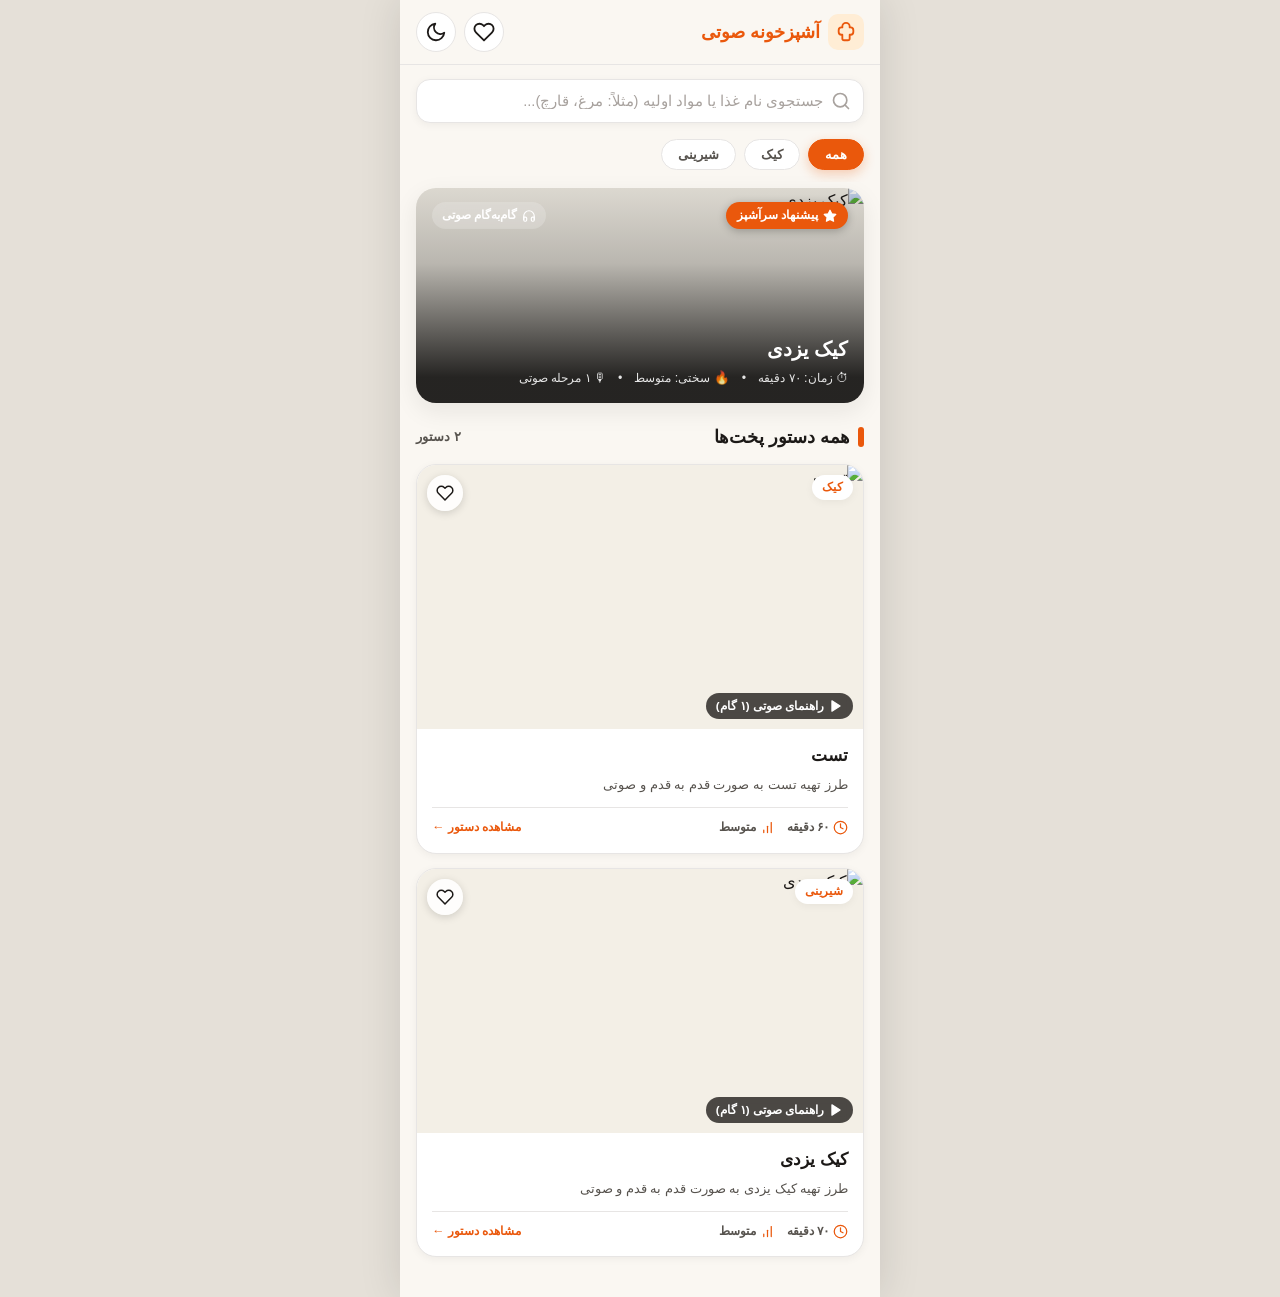
==== index.html @ b057340c "Build and deploy static recipe site" ====
<!DOCTYPE html>
<html lang="fa" dir="rtl">
<head>
    <meta charset="UTF-8">
    <meta name="viewport" content="width=device-width, initial-scale=1.0, maximum-scale=1.0, user-scalable=no">
    <title>آشپزخونه | دستیار هوشمند آشپزی</title>
    <link rel="icon" href="data:image/svg+xml,<svg xmlns=%22http://www.w3.org/2000/svg%22 viewBox=%220 0 100 100%22><text y=%22.9em%22 font-size=%2290%22>🍲</text></svg>">
    <link rel="stylesheet" href="https://cdn.jsdelivr.net/gh/rastikerdar/vazirmatn@v33.003/Vazirmatn-font-face.css">
    <link rel="stylesheet" href="./style.css">
</head>
<body>

    <div class="app-container">

        <!-- VIEW 1: HOME VIEW -->
        <div id="homeView" class="view-page home-view-wrapper">
            <header class="top-navbar">
                <div class="brand-title">
                    <div class="brand-logo-box">
                        <svg viewBox="0 0 24 24">
                            <path d="M12 2a4 4 0 0 1 4 4v1h1a3 3 0 0 1 3 3v2a3 3 0 0 1-3 3h-1v4a2 2 0 0 1-2 2H10a2 2 0 0 1-2-2v-4H7a3 3 0 0 1-3-3v-2a3 3 0 0 1 3-3h1V6a4 4 0 0 1 4-4z"/>
                        </svg>
                    </div>
                    <span>آشپزخونه صوتی</span>
                </div>

                <div class="nav-actions">
                    <button type="button" id="bookmarksFilterBtn" class="icon-btn" aria-label="علاقه‌مندی‌ها">
                        <svg viewBox="0 0 24 24">
                            <path d="M20.84 4.61a5.5 5.5 0 0 0-7.78 0L12 5.67l-1.06-1.06a5.5 5.5 0 0 0-7.78 7.78l1.06 1.06L12 21.23l7.78-7.78 1.06-1.06a5.5 5.5 0 0 0 0-7.78z"/>
                        </svg>
                        <span id="bookmarkCountBadge" class="bookmark-count-badge hidden">۰</span>
                    </button>

                    <button type="button" id="homeThemeToggleBtn" class="icon-btn" aria-label="تغییر تم">
                        <svg class="theme-icon-svg" viewBox="0 0 24 24">
                            <path d="M21 12.79A9 9 0 1 1 11.21 3 7 7 0 0 0 21 12.79z"/>
                        </svg>
                    </button>
                </div>
            </header>

            <div class="search-section">
                <div class="search-box">
                    <svg class="search-icon" viewBox="0 0 24 24">
                        <circle cx="11" cy="11" r="8"/>
                        <line x1="21" y1="21" x2="16.65" y2="16.65"/>
                    </svg>
                    <input type="text" id="searchInput" class="search-input" placeholder="جستجوی نام غذا یا مواد اولیه (مثلاً: مرغ، قارچ)...">
                    <button type="button" id="clearSearchBtn" class="clear-search-btn hidden" aria-label="پاک کردن جستجو">
                        <svg viewBox="0 0 24 24" style="width:15px;height:15px;">
                            <line x1="18" y1="6" x2="6" y2="18"/>
                            <line x1="6" y1="6" x2="18" y2="18"/>
                        </svg>
                    </button>
                </div>
            </div>

            <div id="categoryPillsContainer" class="categories-scroll"></div>

            <section id="featuredSection" class="featured-section">
                <div id="featuredCardContainer"></div>
            </section>

            <section class="recipes-list-section">
                <div class="list-header-row">
                    <h2 id="listSectionTitle" class="section-title">همه دستور پخت‌ها</h2>
                    <span id="recipesCountLabel" class="list-count-text">۰ دستور</span>
                </div>

                <div id="recipesGrid" class="recipe-cards-grid"></div>
            </section>
        </div>

        <!-- VIEW 2: RECIPE DETAIL VIEW -->
        <div id="detailView" class="view-page detail-view-wrapper hidden">
            <header class="top-navbar">
                <button type="button" id="backToHomeBtn" class="back-nav-btn">
                    <svg viewBox="0 0 24 24" style="width:18px;height:18px;">
                        <polyline points="9 18 15 12 9 6"/>
                    </svg>
                    <span>صفحه اصلی</span>
                </button>

                <div class="nav-actions">
                    <button type="button" id="wakeLockBtn" class="wake-lock-btn">
                        <span class="wake-dot"></span>
                        <span id="wakeLockText">روشن ماندن صفحه</span>
                    </button>

                    <button type="button" id="detailThemeToggleBtn" class="icon-btn" aria-label="تغییر تم">
                        <svg class="theme-icon-svg" viewBox="0 0 24 24">
                            <path d="M21 12.79A9 9 0 1 1 11.21 3 7 7 0 0 0 21 12.79z"/>
                        </svg>
                    </button>
                </div>
            </header>

            <section class="hero-section">
                <div class="dish-image-wrapper">
                    <img id="dishImage" class="dish-image" src="[data-uri]" alt="تصویر غذا">
                    <span id="difficultyBadge" class="difficulty-badge"></span>
                    <button type="button" id="detailBookmarkBtn" class="detail-bookmark-fab" aria-label="ذخیره دستور">
                        <svg viewBox="0 0 24 24">
                            <path d="M20.84 4.61a5.5 5.5 0 0 0-7.78 0L12 5.67l-1.06-1.06a5.5 5.5 0 0 0-7.78 7.78l1.06 1.06L12 21.23l7.78-7.78 1.06-1.06a5.5 5.5 0 0 0 0-7.78z"/>
                        </svg>
                    </button>
                </div>

                <h1 id="recipeTitle" class="recipe-title"></h1>
                <p id="recipeSubtitle" class="recipe-subtitle"></p>

                <div class="meta-grid">
                    <div class="meta-item">
                        <span class="meta-label">زمان پخت</span>
                        <span id="prepTime" class="meta-value"></span>
                    </div>
                    <div class="meta-item">
                        <span class="meta-label">کالری</span>
                        <span id="cookTime" class="meta-value"></span>
                    </div>
                    <div class="meta-item">
                        <span class="meta-label">تعداد مراحل</span>
                        <span id="totalStepsMeta" class="meta-value"></span>
                    </div>
                </div>
            </section>

            <section class="content-section">
                <div class="section-header">
                    <h2 class="section-title">مواد لازم</h2>
                </div>

                <div class="servings-bar">
                    <span class="servings-label">تعداد نفرات:</span>
                    <div class="servings-controls">
                        <button type="button" id="decreaseServingsBtn" class="qty-btn" aria-label="کاهش نفرات">−</button>
                        <span id="servingsDisplay" class="servings-count">۴ نفر</span>
                        <button type="button" id="increaseServingsBtn" class="qty-btn" aria-label="افزایش نفرات">+</button>
                    </div>
                </div>

                <div id="ingredientsList" class="ingredients-card"></div>
            </section>

            <section class="content-section">
                <div class="section-header">
                    <h2 class="section-title">مراحل پخت قدم به قدم</h2>
                </div>
                <div id="stepsVerticalList" class="steps-list"></div>
            </section>

            <div class="bottom-cta-bar">
                <button type="button" id="openCookModeBtn" class="start-cook-btn">
                    <svg viewBox="0 0 24 24">
                        <polygon points="5 3 19 12 5 21 5 3" fill="currentColor"/>
                    </svg>
                    <span>شروع حالت آشپزی (مرحله به مرحله)</span>
                </button>
            </div>
        </div>

        <!-- FULL-SCREEN COOK MODE OVERLAY -->
        <div id="cookModeOverlay" class="cook-mode-overlay" aria-hidden="true">
            <div class="cook-top-bar">
                <div id="storySegments" class="story-segments"></div>

                <div class="cook-header-controls">
                    <div class="cook-header-right">
                        <button type="button" id="closeCookModeBtn" class="close-cook-btn" aria-label="بستن حالت آشپزی">
                            <svg viewBox="0 0 24 24">
                                <line x1="18" y1="6" x2="6" y2="18"/>
                                <line x1="6" y1="6" x2="18" y2="18"/>
                            </svg>
                        </button>

                        <button type="button" id="openDrawerBtn" class="peek-ingredients-btn">
                            <svg viewBox="0 0 24 24" style="width:16px;height:16px;">
                                <line x1="8" y1="6" x2="21" y2="6"/>
                                <line x1="8" y1="12" x2="21" y2="12"/>
                                <line x1="8" y1="18" x2="21" y2="18"/>
                                <line x1="3" y1="6" x2="3.01" y2="6"/>
                                <line x1="3" y1="12" x2="3.01" y2="12"/>
                                <line x1="3" y1="18" x2="3.01" y2="18"/>
                            </svg>
                            <span>مواد لازم</span>
                        </button>
                    </div>

                    <span id="cookStepCounter" class="cook-step-counter">مرحله ۱</span>
                </div>
            </div>

            <div id="cookCardStage" class="cook-card-stage">
                <div id="cookStepCard" class="cook-step-card">
                    <div>
                        <div class="cook-card-top">
                            <span id="cookCardTitle" class="cook-card-title">مرحله اول</span>
                        </div>
                        <p id="cookInstructionText" class="cook-instruction-text"></p>
                    </div>

                    <div class="swipe-hint-bar">
                        <button type="button" id="cardPrevBtn" class="nav-step-inline-btn">
                            <svg viewBox="0 0 24 24" style="width:16px;height:16px;">
                                <polyline points="15 18 9 12 15 6"/>
                            </svg>
                            <span>مرحله قبل</span>
                        </button>
                        <span>ورق بزنید (سوایپ)</span>
                        <button type="button" id="cardNextBtn" class="nav-step-inline-btn">
                            <span>مرحله بعد</span>
                            <svg viewBox="0 0 24 24" style="width:16px;height:16px;">
                                <polyline points="9 18 15 12 9 6"/>
                            </svg>
                        </button>
                    </div>
                </div>
            </div>

            <div class="cook-audio-player">
                <div class="player-status-row">
                    <span id="playerStatusLabel">آماده پخش صوت مرحله</span>
                    <span id="playerTimeDisplay" class="time-display">۰۰:۰۰ / ۰۰:۰۰</span>
                </div>

                <div class="scrubber-container">
                    <input type="range" id="audioScrubber" class="audio-scrubber" min="0" max="100" value="0">
                </div>

                <div class="player-controls-row">
                    <button type="button" id="playerPrevBtn" class="player-nav-btn">
                        <svg viewBox="0 0 24 24">
                            <polygon points="19 20 9 12 19 4 19 20"/>
                            <line x1="5" y1="19" x2="5" y2="5"/>
                        </svg>
                        <span>قبلی</span>
                    </button>

                    <button type="button" id="playerPlayPauseBtn" class="player-main-play-btn" aria-label="پخش یا توقف">
                        <svg id="playerPlayIcon" viewBox="0 0 24 24">
                            <polygon points="5 3 19 12 5 21 5 3"/>
                        </svg>
                    </button>

                    <button type="button" id="playerNextBtn" class="player-nav-btn">
                        <svg viewBox="0 0 24 24">
                            <polygon points="5 4 15 12 5 20 5 4"/>
                            <line x1="19" y1="5" x2="19" y2="19"/>
                        </svg>
                        <span>بعدی</span>
                    </button>
                </div>
            </div>
        </div>

        <div id="ingredientsDrawerBackdrop" class="ingredients-drawer-backdrop">
            <div class="ingredients-drawer">
                <div class="drawer-header">
                    <span class="drawer-title">چک‌لیست مواد لازم (<span id="drawerServingsCount">۴</span> نفر)</span>
                    <button type="button" id="closeDrawerBtn" class="close-cook-btn" style="width:32px;height:32px;">
                        <svg viewBox="0 0 24 24" style="width:18px;height:18px;">
                            <line x1="18" y1="6" x2="6" y2="18"/>
                            <line x1="6" y1="6" x2="18" y2="18"/>
                        </svg>
                    </button>
                </div>
                <div id="drawerIngredientsList" class="ingredients-card"></div>
            </div>
        </div>

    </div>

    <script src="./data.js"></script>
    <script src="./app.js" defer></script>
</body>
</html>
---- style.css ----
:root {
    --bg-main: #FAF7F2;
    --bg-surface: #FFFFFF;
    --bg-subtle: #F3EFE6;
    --text-primary: #1C1917;
    --text-secondary: #57534E;
    --text-muted: #A8A29E;
    --accent: #EA580C;
    --accent-hover: #C2410C;
    --accent-soft: #FFEDD5;
    --border-color: #E7E5E4;
    --success: #16A34A;
    --danger: #EF4444;
    --shadow-sm: 0 2px 8px rgba(28, 25, 23, 0.05);
    --shadow-md: 0 8px 24px rgba(28, 25, 23, 0.08);
    --radius-sm: 10px;
    --radius-md: 14px;
    --radius-lg: 20px;
    --radius-full: 9999px;
    --transition: 0.25s cubic-bezier(0.4, 0, 0.2, 1);
}

[data-theme="dark"] {
    --bg-main: #121212;
    --bg-surface: #1E1E1E;
    --bg-subtle: #2A2A2A;
    --text-primary: #F5F5F4;
    --text-secondary: #A8A29E;
    --text-muted: #6B6661;
    --accent: #F97316;
    --accent-hover: #FB923C;
    --accent-soft: rgba(249, 115, 22, 0.16);
    --border-color: #2E2E2E;
    --success: #22C55E;
    --danger: #F87171;
    --shadow-sm: 0 2px 8px rgba(0, 0, 0, 0.35);
    --shadow-md: 0 8px 24px rgba(0, 0, 0, 0.55);
}

* {
    box-sizing: border-box;
    margin: 0;
    padding: 0;
    -webkit-tap-highlight-color: transparent;
}

body {
    font-family: 'Vazirmatn', sans-serif;
    background-color: #E5E0D8;
    color: var(--text-primary);
    line-height: 1.6;
    display: flex;
    justify-content: center;
    min-height: 100vh;
    overflow-x: hidden;
}

[data-theme="dark"] body {
    background-color: #080808;
}

.app-container {
    width: 100%;
    max-width: 480px;
    background-color: var(--bg-main);
    min-height: 100vh;
    position: relative;
    box-shadow: 0 0 40px rgba(0, 0, 0, 0.12);
    transition: background-color var(--transition), color var(--transition);
    overflow-x: hidden;
}

button, input {
    font-family: inherit;
    border: none;
    background: none;
    color: inherit;
}

button {
    cursor: pointer;
}

svg {
    width: 22px;
    height: 22px;
    fill: none;
    stroke: currentColor;
    stroke-width: 2;
    stroke-linecap: round;
    stroke-linejoin: round;
    flex-shrink: 0;
}

.hidden {
    display: none !important;
}

.view-page {
    animation: fadeView 0.22s ease;
}

@keyframes fadeView {
    from { opacity: 0; transform: translateY(6px); }
    to { opacity: 1; transform: translateY(0); }
}

.top-navbar {
    position: sticky;
    top: 0;
    z-index: 30;
    background-color: var(--bg-main);
    border-bottom: 1px solid var(--border-color);
    padding: 12px 16px;
    display: flex;
    align-items: center;
    justify-content: space-between;
    transition: background-color var(--transition), border-color var(--transition);
}

.brand-title {
    font-size: 1.15rem;
    font-weight: 800;
    color: var(--accent);
    display: flex;
    align-items: center;
    gap: 8px;
}

.brand-logo-box {
    width: 36px;
    height: 36px;
    border-radius: 10px;
    background-color: var(--accent-soft);
    color: var(--accent);
    display: flex;
    align-items: center;
    justify-content: center;
}

.nav-actions {
    display: flex;
    align-items: center;
    gap: 8px;
}

.icon-btn {
    width: 40px;
    height: 40px;
    border-radius: var(--radius-full);
    background-color: var(--bg-surface);
    border: 1px solid var(--border-color);
    display: flex;
    align-items: center;
    justify-content: center;
    color: var(--text-primary);
    position: relative;
    transition: all var(--transition);
}

.icon-btn:active {
    transform: scale(0.92);
}

.icon-btn.active-filter {
    background-color: var(--accent-soft);
    border-color: var(--accent);
    color: var(--accent);
}

.bookmark-count-badge {
    position: absolute;
    top: -3px;
    left: -3px;
    background-color: var(--accent);
    color: #FFFFFF;
    font-size: 0.68rem;
    font-weight: 800;
    width: 18px;
    height: 18px;
    border-radius: 50%;
    display: flex;
    align-items: center;
    justify-content: center;
}

.back-nav-btn {
    display: inline-flex;
    align-items: center;
    gap: 6px;
    padding: 7px 12px;
    border-radius: var(--radius-full);
    background-color: var(--bg-surface);
    border: 1px solid var(--border-color);
    font-size: 0.85rem;
    font-weight: 700;
    color: var(--text-primary);
    transition: transform 0.15s ease;
}

.back-nav-btn:active {
    transform: scale(0.95);
}

.wake-lock-btn {
    display: flex;
    align-items: center;
    gap: 6px;
    padding: 6px 11px;
    border-radius: var(--radius-full);
    background-color: var(--bg-surface);
    border: 1px solid var(--border-color);
    font-size: 0.75rem;
    font-weight: 600;
    color: var(--text-secondary);
    transition: all var(--transition);
}

.wake-lock-btn.active {
    background-color: var(--accent-soft);
    border-color: var(--accent);
    color: var(--accent);
}

.wake-dot {
    width: 8px;
    height: 8px;
    border-radius: 50%;
    background-color: var(--text-muted);
    transition: background-color var(--transition);
}

.wake-lock-btn.active .wake-dot {
    background-color: var(--accent);
    box-shadow: 0 0 8px var(--accent);
}

.home-view-wrapper {
    padding-bottom: 36px;
}

.search-section {
    padding: 14px 16px 8px;
}

.search-box {
    position: relative;
    display: flex;
    align-items: center;
    background-color: var(--bg-surface);
    border: 1.5px solid var(--border-color);
    border-radius: var(--radius-md);
    padding: 4px 12px;
    box-shadow: var(--shadow-sm);
    transition: border-color var(--transition);
}

.search-box:focus-within {
    border-color: var(--accent);
}

.search-icon {
    color: var(--text-muted);
    width: 20px;
    height: 20px;
    margin-left: 8px;
}

.search-input {
    width: 100%;
    padding: 9px 0;
    font-size: 0.92rem;
    color: var(--text-primary);
    outline: none;
}

.search-input::placeholder {
    color: var(--text-muted);
}

.clear-search-btn {
    width: 26px;
    height: 26px;
    border-radius: 50%;
    background-color: var(--bg-subtle);
    color: var(--text-secondary);
    display: flex;
    align-items: center;
    justify-content: center;
}

.categories-scroll {
    display: flex;
    gap: 8px;
    overflow-x: auto;
    padding: 8px 16px 12px;
    scrollbar-width: none;
    -ms-overflow-style: none;
}

.categories-scroll::-webkit-scrollbar {
    display: none;
}

.category-pill {
    white-space: nowrap;
    padding: 7px 16px;
    border-radius: var(--radius-full);
    background-color: var(--bg-surface);
    border: 1px solid var(--border-color);
    font-size: 0.84rem;
    font-weight: 600;
    color: var(--text-secondary);
    transition: all 0.2s ease;
}

.category-pill.active {
    background-color: var(--accent);
    border-color: var(--accent);
    color: #FFFFFF;
    box-shadow: 0 4px 12px rgba(234, 88, 12, 0.28);
}

.featured-section {
    padding: 6px 16px 16px;
}

.featured-card {
    position: relative;
    border-radius: var(--radius-lg);
    overflow: hidden;
    height: 215px;
    box-shadow: var(--shadow-md);
    cursor: pointer;
    background-color: var(--bg-subtle);
}

.featured-img {
    width: 100%;
    height: 100%;
    object-fit: cover;
    display: block;
    transition: transform 0.35s ease;
}

.featured-card:active .featured-img {
    transform: scale(1.03);
}

.featured-gradient {
    position: absolute;
    inset: 0;
    background: linear-gradient(to top, rgba(15, 14, 13, 0.9) 12%, rgba(15, 14, 13, 0.25) 65%, rgba(15, 14, 13, 0.1));
    display: flex;
    flex-direction: column;
    justify-content: space-between;
    padding: 14px 16px;
    color: #FFFFFF;
}

.featured-top-badges {
    display: flex;
    align-items: center;
    justify-content: space-between;
}

.chef-badge {
    background-color: var(--accent);
    color: #FFFFFF;
    font-size: 0.75rem;
    font-weight: 800;
    padding: 4px 11px;
    border-radius: var(--radius-full);
    display: inline-flex;
    align-items: center;
    gap: 5px;
    box-shadow: 0 2px 8px rgba(0, 0, 0, 0.25);
}

.audio-tag-pill {
    background-color: rgba(255, 255, 255, 0.2);
    backdrop-filter: blur(6px);
    color: #FFFFFF;
    font-size: 0.72rem;
    font-weight: 700;
    padding: 4px 10px;
    border-radius: var(--radius-full);
    display: inline-flex;
    align-items: center;
    gap: 5px;
}

.featured-info h2 {
    font-size: 1.22rem;
    font-weight: 800;
    margin-bottom: 4px;
}

.featured-meta {
    display: flex;
    align-items: center;
    gap: 12px;
    font-size: 0.78rem;
    color: rgba(255, 255, 255, 0.88);
    font-weight: 500;
}

.recipes-list-section {
    padding: 4px 16px;
}

.list-header-row {
    display: flex;
    align-items: center;
    justify-content: space-between;
    margin-bottom: 12px;
}

.list-count-text {
    font-size: 0.8rem;
    color: var(--text-secondary);
    font-weight: 600;
}

.recipe-cards-grid {
    display: flex;
    flex-direction: column;
    gap: 14px;
}

.home-recipe-card {
    background-color: var(--bg-surface);
    border: 1px solid var(--border-color);
    border-radius: var(--radius-lg);
    overflow: hidden;
    box-shadow: var(--shadow-sm);
    cursor: pointer;
    transition: transform 0.18s ease, box-shadow 0.18s ease;
}

.home-recipe-card:active {
    transform: scale(0.985);
}

.card-thumb-wrapper {
    position: relative;
    width: 100%;
    aspect-ratio: 16 / 9.5;
    background-color: var(--bg-subtle);
    overflow: hidden;
}

.card-thumb-img {
    width: 100%;
    height: 100%;
    object-fit: cover;
    display: block;
}

.card-bookmark-btn {
    position: absolute;
    top: 10px;
    left: 10px;
    width: 36px;
    height: 36px;
    border-radius: 50%;
    background-color: rgba(255, 255, 255, 0.9);
    color: #1C1917;
    display: flex;
    align-items: center;
    justify-content: center;
    box-shadow: 0 2px 8px rgba(0, 0, 0, 0.15);
    z-index: 2;
    transition: transform 0.15s ease;
}

.card-bookmark-btn:active {
    transform: scale(0.85);
}

.card-bookmark-btn.saved {
    color: var(--danger);
}

.card-bookmark-btn.saved svg {
    fill: var(--danger);
}

.card-audio-badge {
    position: absolute;
    bottom: 10px;
    right: 10px;
    background-color: rgba(28, 25, 23, 0.78);
    backdrop-filter: blur(4px);
    color: #FFFFFF;
    padding: 4px 10px;
    border-radius: var(--radius-full);
    font-size: 0.72rem;
    font-weight: 700;
    display: inline-flex;
    align-items: center;
    gap: 5px;
}

.card-category-badge {
    position: absolute;
    top: 10px;
    right: 10px;
    background-color: var(--bg-surface);
    color: var(--accent);
    padding: 3px 10px;
    border-radius: var(--radius-full);
    font-size: 0.74rem;
    font-weight: 800;
    box-shadow: var(--shadow-sm);
}

.card-body {
    padding: 13px 15px 15px;
}

.card-title {
    font-size: 1.06rem;
    font-weight: 800;
    margin-bottom: 4px;
    color: var(--text-primary);
}

.card-subtitle {
    font-size: 0.82rem;
    color: var(--text-secondary);
    margin-bottom: 12px;
    display: -webkit-box;
    -webkit-line-clamp: 1;
    -webkit-box-orient: vertical;
    overflow: hidden;
}

.card-footer-meta {
    display: flex;
    align-items: center;
    justify-content: space-between;
    padding-top: 10px;
    border-top: 1px solid var(--border-color);
    font-size: 0.78rem;
    color: var(--text-secondary);
    font-weight: 600;
}

.card-meta-group {
    display: flex;
    align-items: center;
    gap: 12px;
}

.meta-pill-inline {
    display: inline-flex;
    align-items: center;
    gap: 4px;
}

.meta-pill-inline svg {
    width: 15px;
    height: 15px;
    color: var(--accent);
}

.empty-state-box {
    text-align: center;
    padding: 40px 20px;
    background-color: var(--bg-surface);
    border: 1px dashed var(--border-color);
    border-radius: var(--radius-lg);
    margin-top: 8px;
}

.empty-state-box svg {
    width: 44px;
    height: 44px;
    color: var(--text-muted);
    margin-bottom: 10px;
}

.empty-state-title {
    font-size: 1rem;
    font-weight: 800;
    margin-bottom: 4px;
}

.empty-state-sub {
    font-size: 0.84rem;
    color: var(--text-secondary);
    margin-bottom: 14px;
}

.reset-filter-btn {
    background-color: var(--accent-soft);
    color: var(--accent);
    font-size: 0.82rem;
    font-weight: 700;
    padding: 8px 16px;
    border-radius: var(--radius-full);
}

.detail-view-wrapper {
    padding-bottom: 96px;
}

.hero-section {
    padding: 16px;
}

.dish-image-wrapper {
    width: 100%;
    height: 245px;
    border-radius: var(--radius-lg);
    overflow: hidden;
    position: relative;
    box-shadow: var(--shadow-sm);
    background-color: var(--bg-subtle);
    margin-bottom: 16px;
}

.dish-image {
    width: 100%;
    height: 100%;
    object-fit: cover;
    display: block;
}

.difficulty-badge {
    position: absolute;
    top: 12px;
    right: 12px;
    background-color: var(--bg-surface);
    color: var(--text-primary);
    padding: 4px 12px;
    border-radius: var(--radius-full);
    font-size: 0.78rem;
    font-weight: 700;
    box-shadow: var(--shadow-sm);
}

.detail-bookmark-fab {
    position: absolute;
    top: 12px;
    left: 12px;
    width: 40px;
    height: 40px;
    border-radius: 50%;
    background-color: rgba(255, 255, 255, 0.92);
    color: #1C1917;
    display: flex;
    align-items: center;
    justify-content: center;
    box-shadow: var(--shadow-sm);
}

.detail-bookmark-fab.saved {
    color: var(--danger);
}

.detail-bookmark-fab.saved svg {
    fill: var(--danger);
}

.recipe-title {
    font-size: 1.4rem;
    font-weight: 800;
    line-height: 1.35;
    margin-bottom: 6px;
}

.recipe-subtitle {
    font-size: 0.88rem;
    color: var(--text-secondary);
    margin-bottom: 16px;
}

.meta-grid {
    display: grid;
    grid-template-columns: repeat(3, 1fr);
    gap: 10px;
    background-color: var(--bg-surface);
    padding: 12px;
    border-radius: var(--radius-md);
    border: 1px solid var(--border-color);
    box-shadow: var(--shadow-sm);
}

.meta-item {
    display: flex;
    flex-direction: column;
    align-items: center;
    text-align: center;
    border-left: 1px solid var(--border-color);
}

.meta-item:last-child {
    border-left: none;
}

.meta-label {
    font-size: 0.74rem;
    color: var(--text-secondary);
    margin-bottom: 2px;
}

.meta-value {
    font-size: 0.9rem;
    font-weight: 700;
    color: var(--accent);
}

.content-section {
    padding: 8px 16px 20px;
}

.section-header {
    display: flex;
    align-items: center;
    justify-content: space-between;
    margin-bottom: 14px;
}

.section-title {
    font-size: 1.12rem;
    font-weight: 800;
    display: flex;
    align-items: center;
    gap: 8px;
}

.section-title::before {
    content: "";
    display: inline-block;
    width: 6px;
    height: 20px;
    background-color: var(--accent);
    border-radius: 4px;
}

.servings-bar {
    background-color: var(--bg-surface);
    border: 1px solid var(--border-color);
    border-radius: var(--radius-md);
    padding: 12px 16px;
    display: flex;
    align-items: center;
    justify-content: space-between;
    margin-bottom: 12px;
    box-shadow: var(--shadow-sm);
}

.servings-label {
    font-size: 0.9rem;
    font-weight: 600;
}

.servings-controls {
    display: flex;
    align-items: center;
    gap: 14px;
    direction: ltr;
}

.qty-btn {
    width: 34px;
    height: 34px;
    border-radius: 10px;
    background-color: var(--accent-soft);
    color: var(--accent);
    font-size: 1.2rem;
    font-weight: 700;
    display: flex;
    align-items: center;
    justify-content: center;
    transition: transform 0.15s ease;
}

.qty-btn:active {
    transform: scale(0.9);
}

.servings-count {
    font-size: 1rem;
    font-weight: 800;
    min-width: 52px;
    text-align: center;
    direction: rtl;
}

.ingredients-card {
    background-color: var(--bg-surface);
    border: 1px solid var(--border-color);
    border-radius: var(--radius-md);
    overflow: hidden;
    box-shadow: var(--shadow-sm);
}

.ingredient-row {
    display: flex;
    align-items: center;
    justify-content: space-between;
    padding: 13px 16px;
    border-bottom: 1px solid var(--border-color);
    cursor: pointer;
    user-select: none;
    transition: background-color 0.15s ease;
}

.ingredient-row:last-child {
    border-bottom: none;
}

.ingredient-row:active {
    background-color: var(--bg-subtle);
}

.ing-right {
    display: flex;
    align-items: center;
    gap: 12px;
}

.custom-checkbox {
    width: 22px;
    height: 22px;
    border-radius: 6px;
    border: 2px solid var(--text-muted);
    display: flex;
    align-items: center;
    justify-content: center;
    transition: all 0.2s ease;
    flex-shrink: 0;
}

.custom-checkbox svg {
    width: 14px;
    height: 14px;
    stroke: #FFFFFF;
    stroke-width: 3;
    opacity: 0;
    transform: scale(0.5);
    transition: all 0.2s ease;
}

.ingredient-row.checked .custom-checkbox {
    background-color: var(--success);
    border-color: var(--success);
}

.ingredient-row.checked .custom-checkbox svg {
    opacity: 1;
    transform: scale(1);
}

.ing-name {
    font-size: 0.94rem;
    font-weight: 500;
    transition: color 0.2s ease;
}

.ing-amount {
    font-size: 0.88rem;
    font-weight: 700;
    color: var(--accent);
    transition: opacity 0.2s ease;
}

.ingredient-row.checked .ing-name {
    text-decoration: line-through;
    color: var(--text-muted);
}

.ingredient-row.checked .ing-amount {
    opacity: 0.45;
}

.steps-list {
    display: flex;
    flex-direction: column;
    gap: 12px;
}

.step-card {
    background-color: var(--bg-surface);
    border: 1px solid var(--border-color);
    border-radius: var(--radius-md);
    padding: 16px;
    box-shadow: var(--shadow-sm);
    transition: border-color var(--transition), box-shadow var(--transition);
}

.step-card.active-audio {
    border-color: var(--accent);
    box-shadow: 0 0 0 2px var(--accent-soft);
}

.step-card-header {
    display: flex;
    align-items: center;
    justify-content: space-between;
    margin-bottom: 10px;
}

.step-badge {
    display: inline-flex;
    align-items: center;
    gap: 6px;
    font-size: 0.84rem;
    font-weight: 800;
    color: var(--accent);
    background-color: var(--accent-soft);
    padding: 4px 12px;
    border-radius: var(--radius-full);
}

.step-inline-audio-btn {
    display: inline-flex;
    align-items: center;
    gap: 6px;
    padding: 6px 12px;
    border-radius: var(--radius-full);
    background-color: var(--bg-subtle);
    color: var(--text-primary);
    font-size: 0.78rem;
    font-weight: 600;
    transition: all 0.2s ease;
}

.step-inline-audio-btn.playing {
    background-color: var(--accent);
    color: #FFFFFF;
}

.step-text {
    font-size: 0.96rem;
    line-height: 1.8;
    color: var(--text-primary);
}

.bottom-cta-bar {
    position: fixed;
    bottom: 0;
    width: 100%;
    max-width: 480px;
    padding: 12px 16px 16px;
    background: linear-gradient(to top, var(--bg-main) 80%, rgba(250, 247, 242, 0));
    z-index: 25;
}

[data-theme="dark"] .bottom-cta-bar {
    background: linear-gradient(to top, var(--bg-main) 80%, rgba(18, 18, 18, 0));
}

.start-cook-btn {
    width: 100%;
    background-color: var(--accent);
    color: #FFFFFF;
    padding: 15px 20px;
    border-radius: var(--radius-lg);
    font-size: 1.02rem;
    font-weight: 800;
    display: flex;
    align-items: center;
    justify-content: center;
    gap: 10px;
    box-shadow: 0 8px 20px rgba(234, 88, 12, 0.35);
    transition: transform 0.15s ease;
}

.start-cook-btn:active {
    transform: scale(0.98);
}

.cook-mode-overlay {
    position: fixed;
    top: 0;
    width: 100%;
    max-width: 480px;
    height: 100dvh;
    background-color: var(--bg-main);
    z-index: 100;
    display: flex;
    flex-direction: column;
    justify-content: space-between;
    opacity: 0;
    pointer-events: none;
    transform: translateY(20px);
    transition: opacity 0.28s ease, transform 0.28s ease, background-color var(--transition);
}

.cook-mode-overlay.open {
    opacity: 1;
    pointer-events: auto;
    transform: translateY(0);
}

.cook-top-bar {
    padding: 14px 16px 8px;
    background-color: var(--bg-main);
}

.story-segments {
    display: flex;
    gap: 6px;
    margin-bottom: 14px;
    direction: ltr;
}

.story-segment {
    flex: 1;
    height: 5px;
    background-color: var(--border-color);
    border-radius: var(--radius-full);
    overflow: hidden;
    cursor: pointer;
}

.story-segment-fill {
    height: 100%;
    width: 0%;
    background-color: var(--accent);
    border-radius: var(--radius-full);
    transition: width 0.25s ease;
}

.story-segment.completed .story-segment-fill,
.story-segment.current .story-segment-fill {
    width: 100%;
}

.cook-header-controls {
    display: flex;
    align-items: center;
    justify-content: space-between;
}

.cook-header-right {
    display: flex;
    align-items: center;
    gap: 8px;
}

.close-cook-btn {
    width: 38px;
    height: 38px;
    border-radius: var(--radius-full);
    background-color: var(--bg-surface);
    border: 1px solid var(--border-color);
    display: flex;
    align-items: center;
    justify-content: center;
    color: var(--text-primary);
}

.peek-ingredients-btn {
    display: flex;
    align-items: center;
    gap: 6px;
    padding: 7px 13px;
    border-radius: var(--radius-full);
    background-color: var(--bg-surface);
    border: 1px solid var(--border-color);
    font-size: 0.8rem;
    font-weight: 700;
    color: var(--text-primary);
    box-shadow: var(--shadow-sm);
}

.cook-step-counter {
    font-size: 0.9rem;
    font-weight: 800;
    color: var(--accent);
}

.cook-card-stage {
    flex: 1;
    display: flex;
    flex-direction: column;
    justify-content: center;
    padding: 14px 20px;
    position: relative;
    overflow: hidden;
    user-select: none;
}

.cook-step-card {
    background-color: var(--bg-surface);
    border: 2px solid var(--border-color);
    border-radius: 24px;
    padding: 26px 22px;
    min-height: 310px;
    display: flex;
    flex-direction: column;
    justify-content: space-between;
    box-shadow: var(--shadow-md);
    transition: transform 0.25s ease, opacity 0.25s ease, background-color var(--transition);
}

.cook-card-top {
    display: flex;
    align-items: center;
    justify-content: space-between;
    margin-bottom: 16px;
}

.cook-card-title {
    font-size: 1.08rem;
    font-weight: 800;
    color: var(--accent);
}

.cook-instruction-text {
    font-size: 1.28rem;
    font-weight: 600;
    line-height: 1.85;
    color: var(--text-primary);
    margin: auto 0;
}

.swipe-hint-bar {
    margin-top: 22px;
    padding-top: 14px;
    border-top: 1px dashed var(--border-color);
    display: flex;
    align-items: center;
    justify-content: space-between;
    font-size: 0.78rem;
    color: var(--text-secondary);
    direction: ltr;
}

.nav-step-inline-btn {
    display: inline-flex;
    align-items: center;
    gap: 4px;
    font-weight: 700;
    color: var(--text-primary);
    padding: 4px 8px;
    border-radius: 8px;
}

.nav-step-inline-btn:disabled {
    opacity: 0.3;
    pointer-events: none;
}

.cook-audio-player {
    background-color: var(--bg-surface);
    border-top: 1px solid var(--border-color);
    padding: 16px 20px 24px;
    border-radius: 24px 24px 0 0;
    box-shadow: 0 -6px 24px rgba(0, 0, 0, 0.06);
}

.player-status-row {
    display: flex;
    align-items: center;
    justify-content: space-between;
    margin-bottom: 8px;
    font-size: 0.8rem;
    color: var(--text-secondary);
    font-weight: 600;
}

.time-display {
    font-variant-numeric: tabular-nums;
    direction: ltr;
}

.scrubber-container {
    width: 100%;
    margin-bottom: 16px;
    display: flex;
    align-items: center;
}

.audio-scrubber {
    -webkit-appearance: none;
    appearance: none;
    width: 100%;
    height: 6px;
    background: var(--bg-subtle);
    border-radius: var(--radius-full);
    outline: none;
    cursor: pointer;
    direction: ltr;
}

.audio-scrubber::-webkit-slider-thumb {
    -webkit-appearance: none;
    appearance: none;
    width: 18px;
    height: 18px;
    border-radius: 50%;
    background: var(--accent);
    cursor: pointer;
    box-shadow: 0 2px 6px rgba(234, 88, 12, 0.4);
}

.player-controls-row {
    display: flex;
    align-items: center;
    justify-content: space-around;
    direction: ltr;
}

.player-nav-btn {
    display: flex;
    flex-direction: column;
    align-items: center;
    gap: 4px;
    color: var(--text-primary);
    font-size: 0.75rem;
    font-weight: 700;
    padding: 8px 14px;
    border-radius: var(--radius-md);
    transition: background-color 0.15s ease, opacity 0.15s ease;
}

.player-nav-btn:active {
    background-color: var(--bg-subtle);
}

.player-nav-btn:disabled {
    opacity: 0.35;
    pointer-events: none;
}

.player-main-play-btn {
    width: 64px;
    height: 64px;
    border-radius: 50%;
    background-color: var(--accent);
    color: #FFFFFF;
    display: flex;
    align-items: center;
    justify-content: center;
    box-shadow: 0 6px 18px rgba(234, 88, 12, 0.4);
    transition: transform 0.15s ease;
}

.player-main-play-btn:active {
    transform: scale(0.92);
}

.player-main-play-btn svg {
    width: 28px;
    height: 28px;
    fill: currentColor;
}

.ingredients-drawer-backdrop {
    position: fixed;
    inset: 0;
    background-color: rgba(0, 0, 0, 0.5);
    z-index: 120;
    opacity: 0;
    pointer-events: none;
    transition: opacity 0.25s ease;
    display: flex;
    justify-content: center;
    align-items: flex-end;
}

.ingredients-drawer-backdrop.open {
    opacity: 1;
    pointer-events: auto;
}

.ingredients-drawer {
    width: 100%;
    max-width: 480px;
    max-height: 75vh;
    background-color: var(--bg-surface);
    border-radius: 24px 24px 0 0;
    padding: 20px 16px 28px;
    overflow-y: auto;
    transform: translateY(100%);
    transition: transform 0.3s cubic-bezier(0.4, 0, 0.2, 1);
}

.ingredients-drawer-backdrop.open .ingredients-drawer {
    transform: translateY(0);
}

.drawer-header {
    display: flex;
    align-items: center;
    justify-content: space-between;
    margin-bottom: 16px;
    padding-bottom: 12px;
    border-bottom: 1px solid var(--border-color);
}

.drawer-title {
    font-size: 1.02rem;
    font-weight: 800;
}
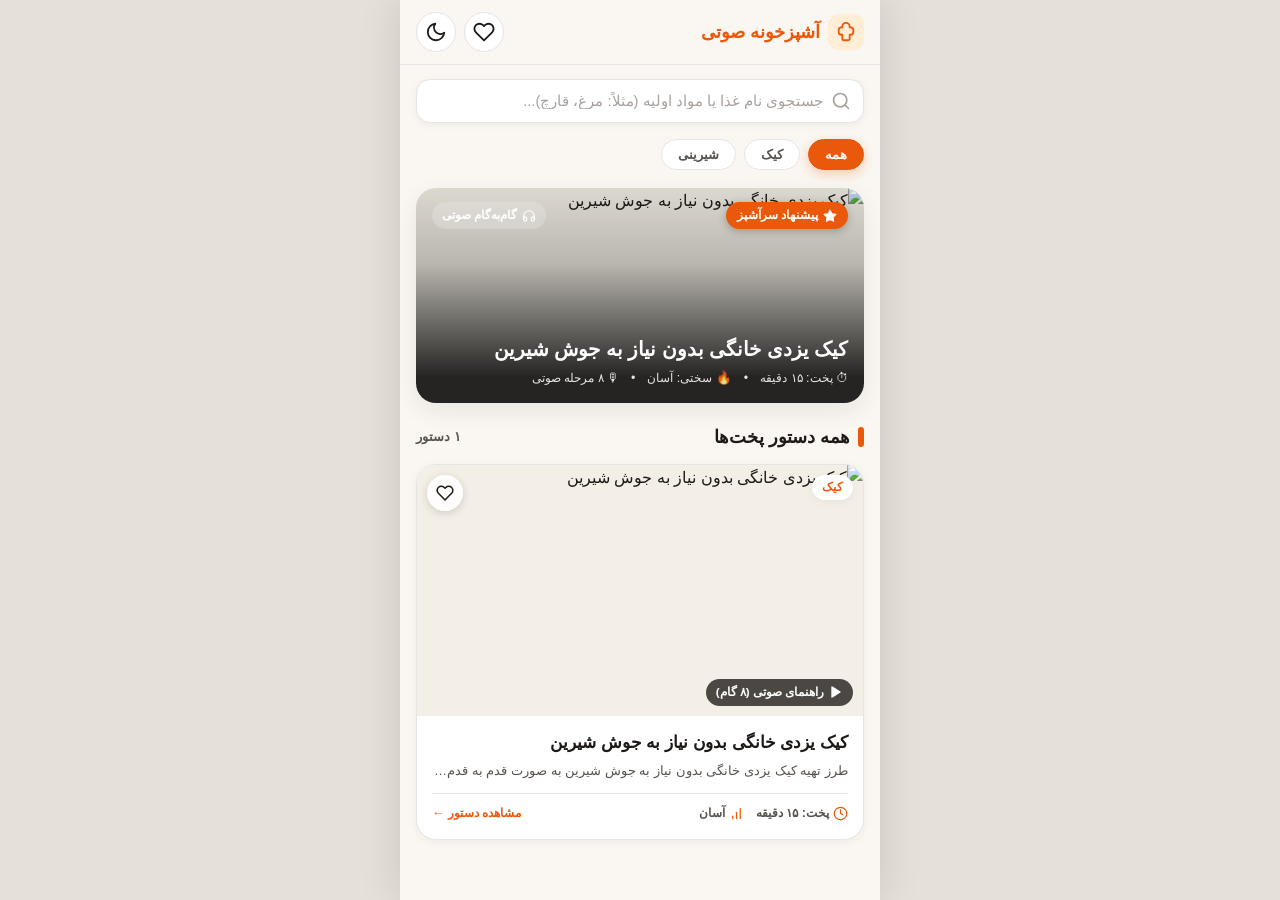
==== commit e35e6b2e: "Build and deploy static recipe site" ====
--- a/index.html
+++ b/index.html
@@ -6,7 +6,11 @@
     <title>آشپزخونه | دستیار هوشمند آشپزی</title>
     <link rel="icon" href="data:image/svg+xml,<svg xmlns=%22http://www.w3.org/2000/svg%22 viewBox=%220 0 100 100%22><text y=%22.9em%22 font-size=%2290%22>🍲</text></svg>">
     <link rel="stylesheet" href="https://cdn.jsdelivr.net/gh/rastikerdar/vazirmatn@v33.003/Vazirmatn-font-face.css">
-    <link rel="stylesheet" href="./style.css">
+    <link rel="stylesheet" href="./style.css?v=1794787080">
+
+    <meta name="description" content="آشپزخونه صوتی؛ آموزش قدم به قدم و سخنگوی آشپزی ایرانی و فرنگی همراه با محاسبه هوشمند مواد لازم.">
+    <link rel="canonical" href="https://digchef.ir/">
+    <script type="application/ld+json">{"@context": "https://schema.org", "@type": "ItemList", "itemListElement": [{"@type": "ListItem", "position": 1, "name": "کیک یزدی خانگی بدون نیاز به جوش شیرین", "url": "https://digchef.ir/recipes/homemade-yazdi-cake/"}]}</script>
 </head>
 <body>
 
@@ -112,15 +116,19 @@
 
                 <div class="meta-grid">
                     <div class="meta-item">
+                        <span class="meta-label">آماده‌سازی</span>
+                        <span id="prepTime" class="meta-value"></span>
+                    </div>
+                    <div class="meta-item">
                         <span class="meta-label">زمان پخت</span>
-                        <span id="prepTime" class="meta-value"></span>
+                        <span id="cookTime" class="meta-value"></span>
                     </div>
                     <div class="meta-item">
                         <span class="meta-label">کالری</span>
-                        <span id="cookTime" class="meta-value"></span>
-                    </div>
-                    <div class="meta-item">
-                        <span class="meta-label">تعداد مراحل</span>
+                        <span id="caloriesMeta" class="meta-value"></span>
+                    </div>
+                    <div class="meta-item">
+                        <span class="meta-label">مراحل</span>
                         <span id="totalStepsMeta" class="meta-value"></span>
                     </div>
                 </div>
@@ -271,7 +279,7 @@
 
     </div>
 
-    <script src="./data.js"></script>
-    <script src="./app.js" defer></script>
+    <script src="./data.js?v=1794787080"></script>
+    <script src="./app.js?v=1794787080" defer></script>
 </body>
 </html>
--- a/style.css
+++ b/style.css
@@ -445,7 +445,7 @@
 .card-thumb-wrapper {
     position: relative;
     width: 100%;
-    aspect-ratio: 16 / 9.5;
+    aspect-ratio: 16 / 9;
     background-color: var(--bg-subtle);
     overflow: hidden;
 }
@@ -612,7 +612,7 @@
 
 .dish-image-wrapper {
     width: 100%;
-    height: 245px;
+    aspect-ratio: 16 / 9;
     border-radius: var(--radius-lg);
     overflow: hidden;
     position: relative;
@@ -679,10 +679,10 @@
 
 .meta-grid {
     display: grid;
-    grid-template-columns: repeat(3, 1fr);
-    gap: 10px;
-    background-color: var(--bg-surface);
-    padding: 12px;
+    grid-template-columns: repeat(4, 1fr);
+    gap: 8px;
+    background-color: var(--bg-surface);
+    padding: 12px 8px;
     border-radius: var(--radius-md);
     border: 1px solid var(--border-color);
     box-shadow: var(--shadow-sm);
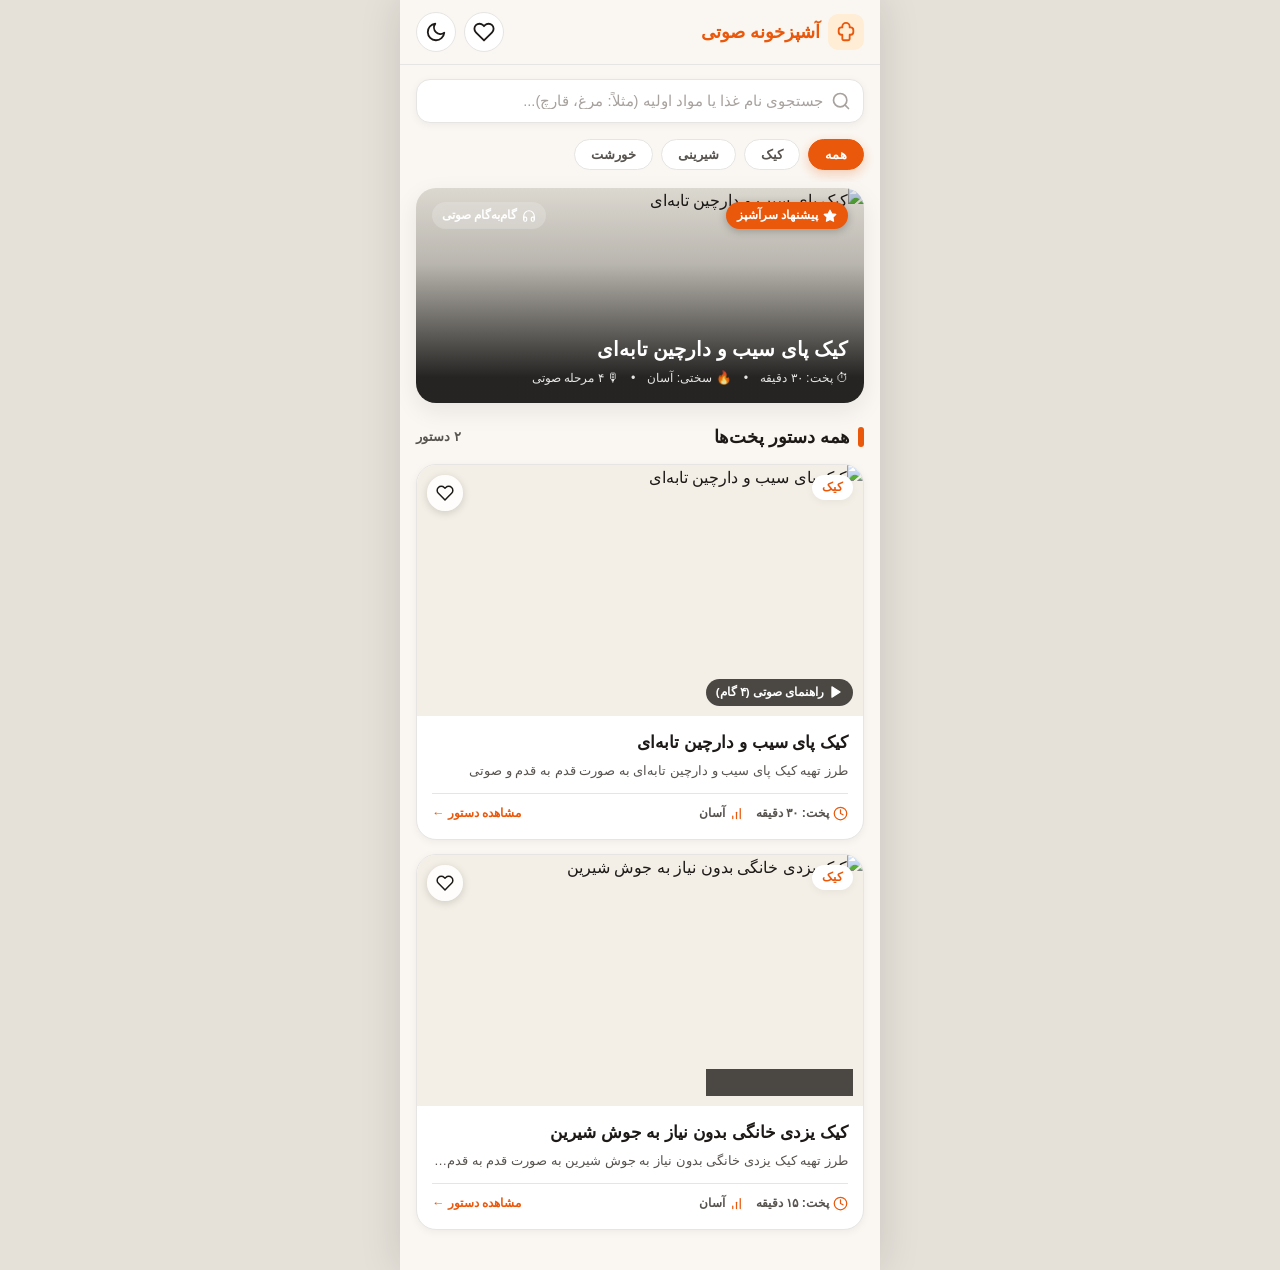
==== commit 0c8b60bc: "Build and deploy static recipe site" ====
--- a/index.html
+++ b/index.html
@@ -6,11 +6,11 @@
     <title>آشپزخونه | دستیار هوشمند آشپزی</title>
     <link rel="icon" href="data:image/svg+xml,<svg xmlns=%22http://www.w3.org/2000/svg%22 viewBox=%220 0 100 100%22><text y=%22.9em%22 font-size=%2290%22>🍲</text></svg>">
     <link rel="stylesheet" href="https://cdn.jsdelivr.net/gh/rastikerdar/vazirmatn@v33.003/Vazirmatn-font-face.css">
-    <link rel="stylesheet" href="./style.css?v=1794787080">
+    <link rel="stylesheet" href="./style.css?v=1794821291">
 
     <meta name="description" content="آشپزخونه صوتی؛ آموزش قدم به قدم و سخنگوی آشپزی ایرانی و فرنگی همراه با محاسبه هوشمند مواد لازم.">
     <link rel="canonical" href="https://digchef.ir/">
-    <script type="application/ld+json">{"@context": "https://schema.org", "@type": "ItemList", "itemListElement": [{"@type": "ListItem", "position": 1, "name": "کیک یزدی خانگی بدون نیاز به جوش شیرین", "url": "https://digchef.ir/recipes/homemade-yazdi-cake/"}]}</script>
+    <script type="application/ld+json">{"@context": "https://schema.org", "@type": "ItemList", "itemListElement": [{"@type": "ListItem", "position": 1, "name": "کیک پای سیب و دارچین تابه‌ای", "url": "https://digchef.ir/recipes/apple-cinnamon-pie-cake/"}, {"@type": "ListItem", "position": 2, "name": "کیک یزدی خانگی بدون نیاز به جوش شیرین", "url": "https://digchef.ir/recipes/homemade-yazdi-cake/"}]}</script>
 </head>
 <body>
 
@@ -279,7 +279,7 @@
 
     </div>
 
-    <script src="./data.js?v=1794787080"></script>
-    <script src="./app.js?v=1794787080" defer></script>
+    <script src="./data.js?v=1794821291"></script>
+    <script src="./app.js?v=1794821291" defer></script>
 </body>
 </html>
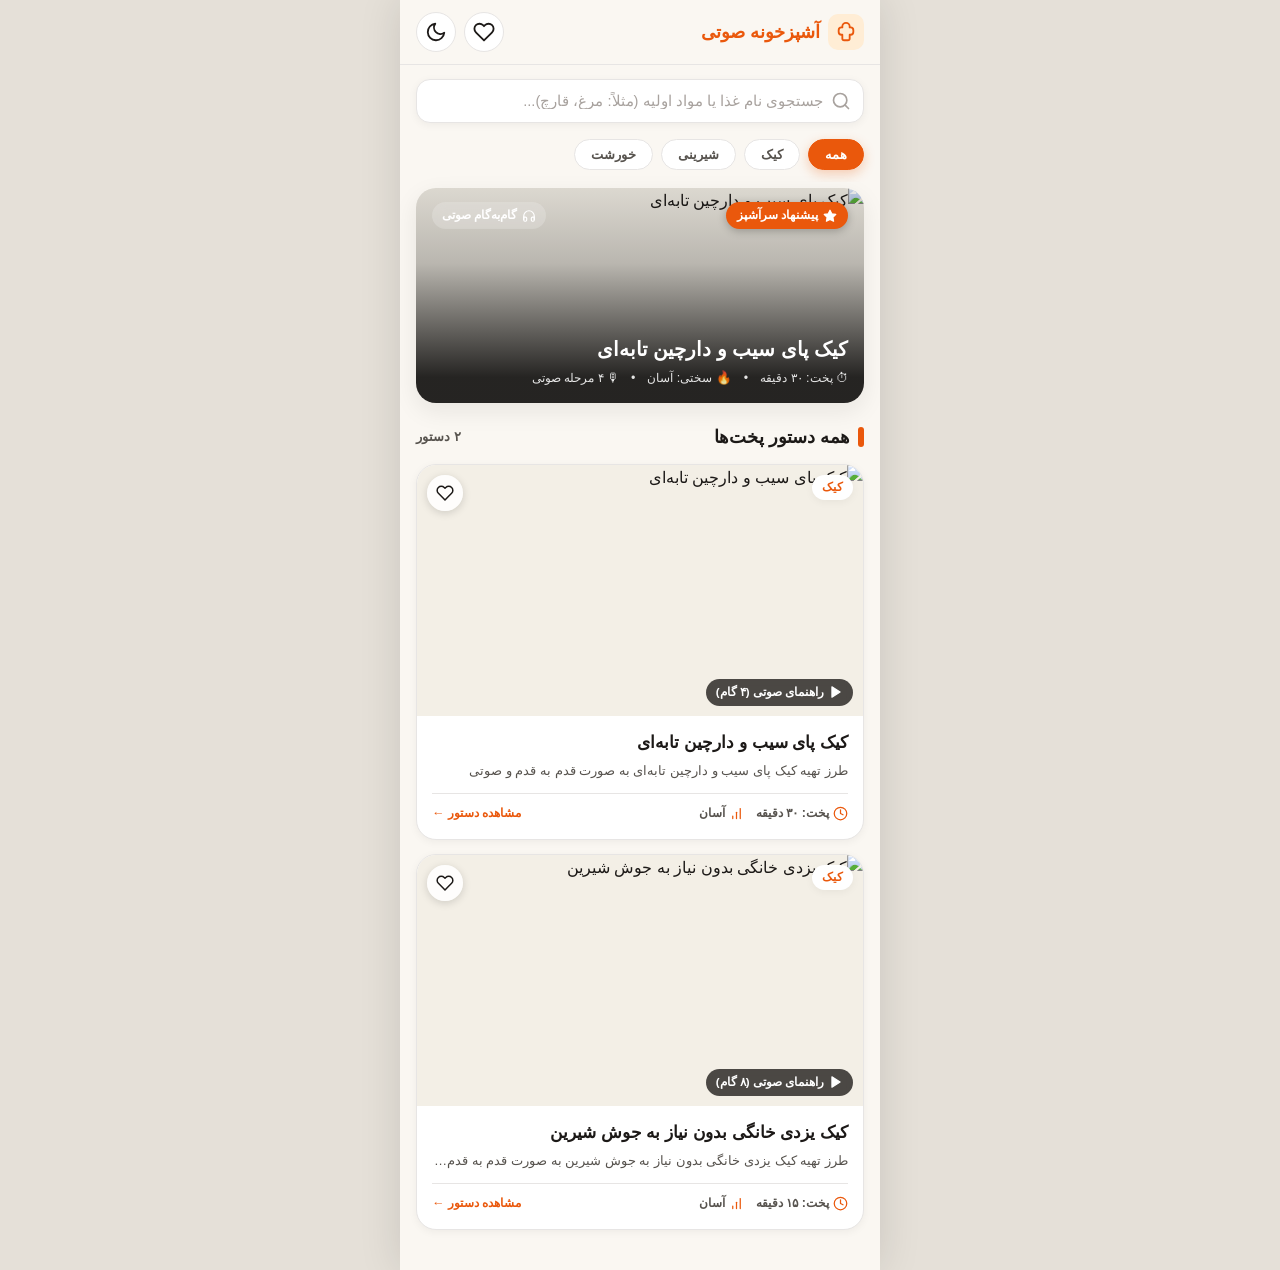
==== commit 3a302c51: "Build and deploy static recipe site" ====
--- a/index.html
+++ b/index.html
@@ -6,7 +6,7 @@
     <title>آشپزخونه | دستیار هوشمند آشپزی</title>
     <link rel="icon" href="data:image/svg+xml,<svg xmlns=%22http://www.w3.org/2000/svg%22 viewBox=%220 0 100 100%22><text y=%22.9em%22 font-size=%2290%22>🍲</text></svg>">
     <link rel="stylesheet" href="https://cdn.jsdelivr.net/gh/rastikerdar/vazirmatn@v33.003/Vazirmatn-font-face.css">
-    <link rel="stylesheet" href="./style.css?v=1794821291">
+    <link rel="stylesheet" href="./style.css?v=1794948523">
 
     <meta name="description" content="آشپزخونه صوتی؛ آموزش قدم به قدم و سخنگوی آشپزی ایرانی و فرنگی همراه با محاسبه هوشمند مواد لازم.">
     <link rel="canonical" href="https://digchef.ir/">
@@ -279,7 +279,7 @@
 
     </div>
 
-    <script src="./data.js?v=1794821291"></script>
-    <script src="./app.js?v=1794821291" defer></script>
+    <script src="./data.js?v=1794948523"></script>
+    <script src="./app.js?v=1794948523" defer></script>
 </body>
 </html>
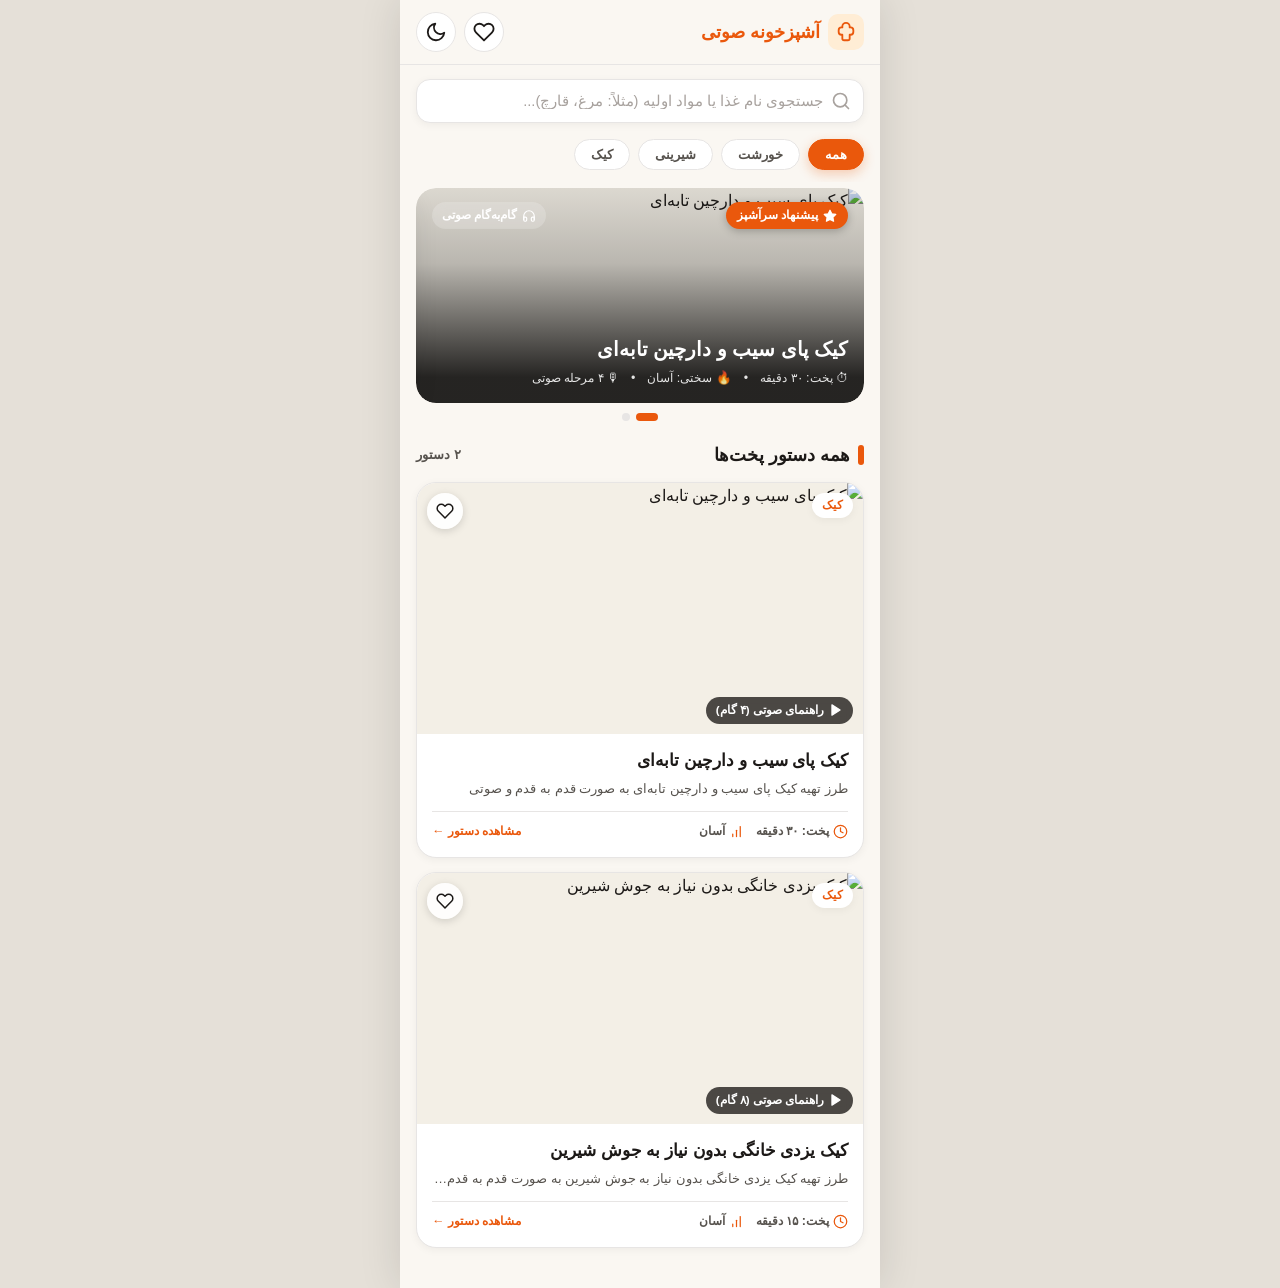
==== commit 63078e1e: "Build and deploy static recipe site" ====
--- a/index.html
+++ b/index.html
@@ -6,7 +6,7 @@
     <title>آشپزخونه | دستیار هوشمند آشپزی</title>
     <link rel="icon" href="data:image/svg+xml,<svg xmlns=%22http://www.w3.org/2000/svg%22 viewBox=%220 0 100 100%22><text y=%22.9em%22 font-size=%2290%22>🍲</text></svg>">
     <link rel="stylesheet" href="https://cdn.jsdelivr.net/gh/rastikerdar/vazirmatn@v33.003/Vazirmatn-font-face.css">
-    <link rel="stylesheet" href="./style.css?v=1794948523">
+    <link rel="stylesheet" href="./style.css?v=1795136783">
 
     <meta name="description" content="آشپزخونه صوتی؛ آموزش قدم به قدم و سخنگوی آشپزی ایرانی و فرنگی همراه با محاسبه هوشمند مواد لازم.">
     <link rel="canonical" href="https://digchef.ir/">
@@ -279,7 +279,7 @@
 
     </div>
 
-    <script src="./data.js?v=1794948523"></script>
-    <script src="./app.js?v=1794948523" defer></script>
+    <script src="./data.js?v=1795136783"></script>
+    <script src="./app.js?v=1795136783" defer></script>
 </body>
 </html>
--- a/style.css
+++ b/style.css
@@ -325,6 +325,63 @@
     padding: 6px 16px 16px;
 }
 
+.featured-slider-wrapper {
+    position: relative;
+    width: 100%;
+}
+
+.featured-slider-track {
+    display: flex;
+    overflow-x: auto;
+    scroll-snap-type: x mandatory;
+    scroll-behavior: smooth;
+    -webkit-overflow-scrolling: touch;
+    scrollbar-width: none;
+    border-radius: var(--radius-lg);
+    cursor: grab;
+    user-select: none;
+    -webkit-user-select: none;
+}
+
+.featured-slider-track:active {
+    cursor: grabbing;
+}
+
+.featured-slider-track::-webkit-scrollbar {
+    display: none;
+}
+
+.featured-slider-track .featured-card {
+    flex: 0 0 100%;
+    min-width: 100%;
+    width: 100%;
+    scroll-snap-align: start;
+    scroll-snap-stop: always;
+}
+
+.featured-slider-dots {
+    display: flex;
+    justify-content: center;
+    align-items: center;
+    gap: 6px;
+    margin-top: 10px;
+}
+
+.slider-dot {
+    width: 8px;
+    height: 8px;
+    border-radius: 50%;
+    background-color: var(--border-color);
+    transition: all 0.25s ease;
+    cursor: pointer;
+}
+
+.slider-dot.active {
+    width: 22px;
+    border-radius: 10px;
+    background-color: var(--accent);
+}
+
 .featured-card {
     position: relative;
     border-radius: var(--radius-lg);
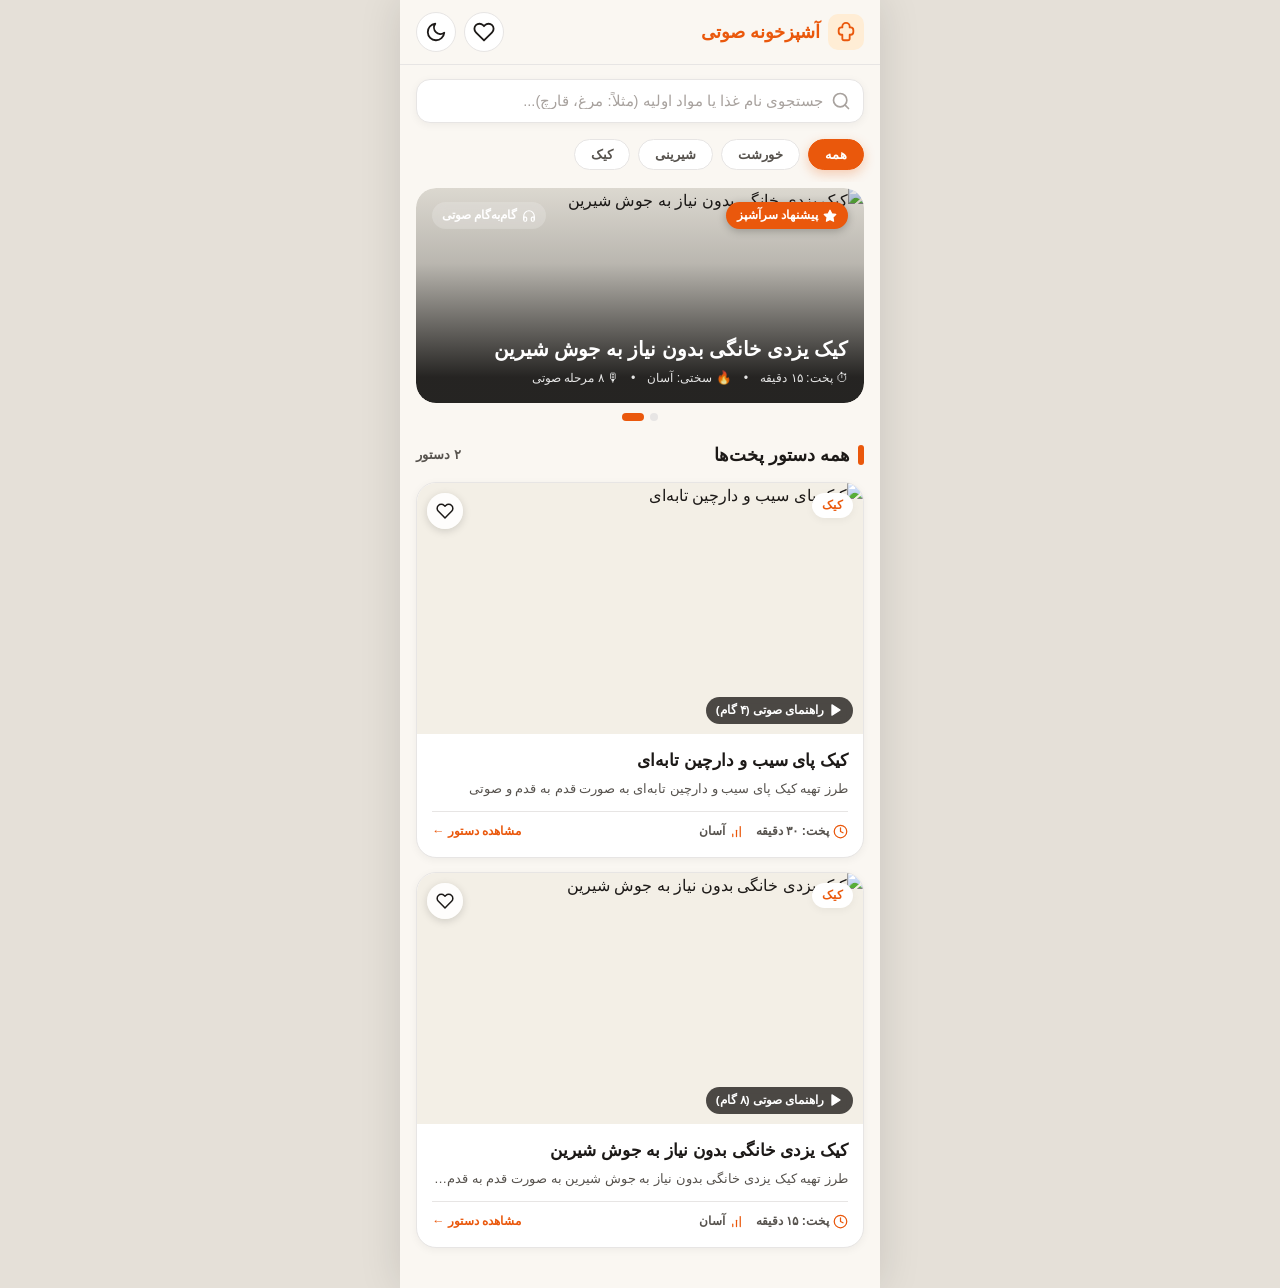
==== commit b6785f97: "Build and deploy static recipe site" ====
--- a/index.html
+++ b/index.html
@@ -6,7 +6,7 @@
     <title>آشپزخونه | دستیار هوشمند آشپزی</title>
     <link rel="icon" href="data:image/svg+xml,<svg xmlns=%22http://www.w3.org/2000/svg%22 viewBox=%220 0 100 100%22><text y=%22.9em%22 font-size=%2290%22>🍲</text></svg>">
     <link rel="stylesheet" href="https://cdn.jsdelivr.net/gh/rastikerdar/vazirmatn@v33.003/Vazirmatn-font-face.css">
-    <link rel="stylesheet" href="./style.css?v=1795136783">
+    <link rel="stylesheet" href="./style.css?v=1795136791">
 
     <meta name="description" content="آشپزخونه صوتی؛ آموزش قدم به قدم و سخنگوی آشپزی ایرانی و فرنگی همراه با محاسبه هوشمند مواد لازم.">
     <link rel="canonical" href="https://digchef.ir/">
@@ -279,7 +279,7 @@
 
     </div>
 
-    <script src="./data.js?v=1795136783"></script>
-    <script src="./app.js?v=1795136783" defer></script>
+    <script src="./data.js?v=1795136791"></script>
+    <script src="./app.js?v=1795136791" defer></script>
 </body>
 </html>
